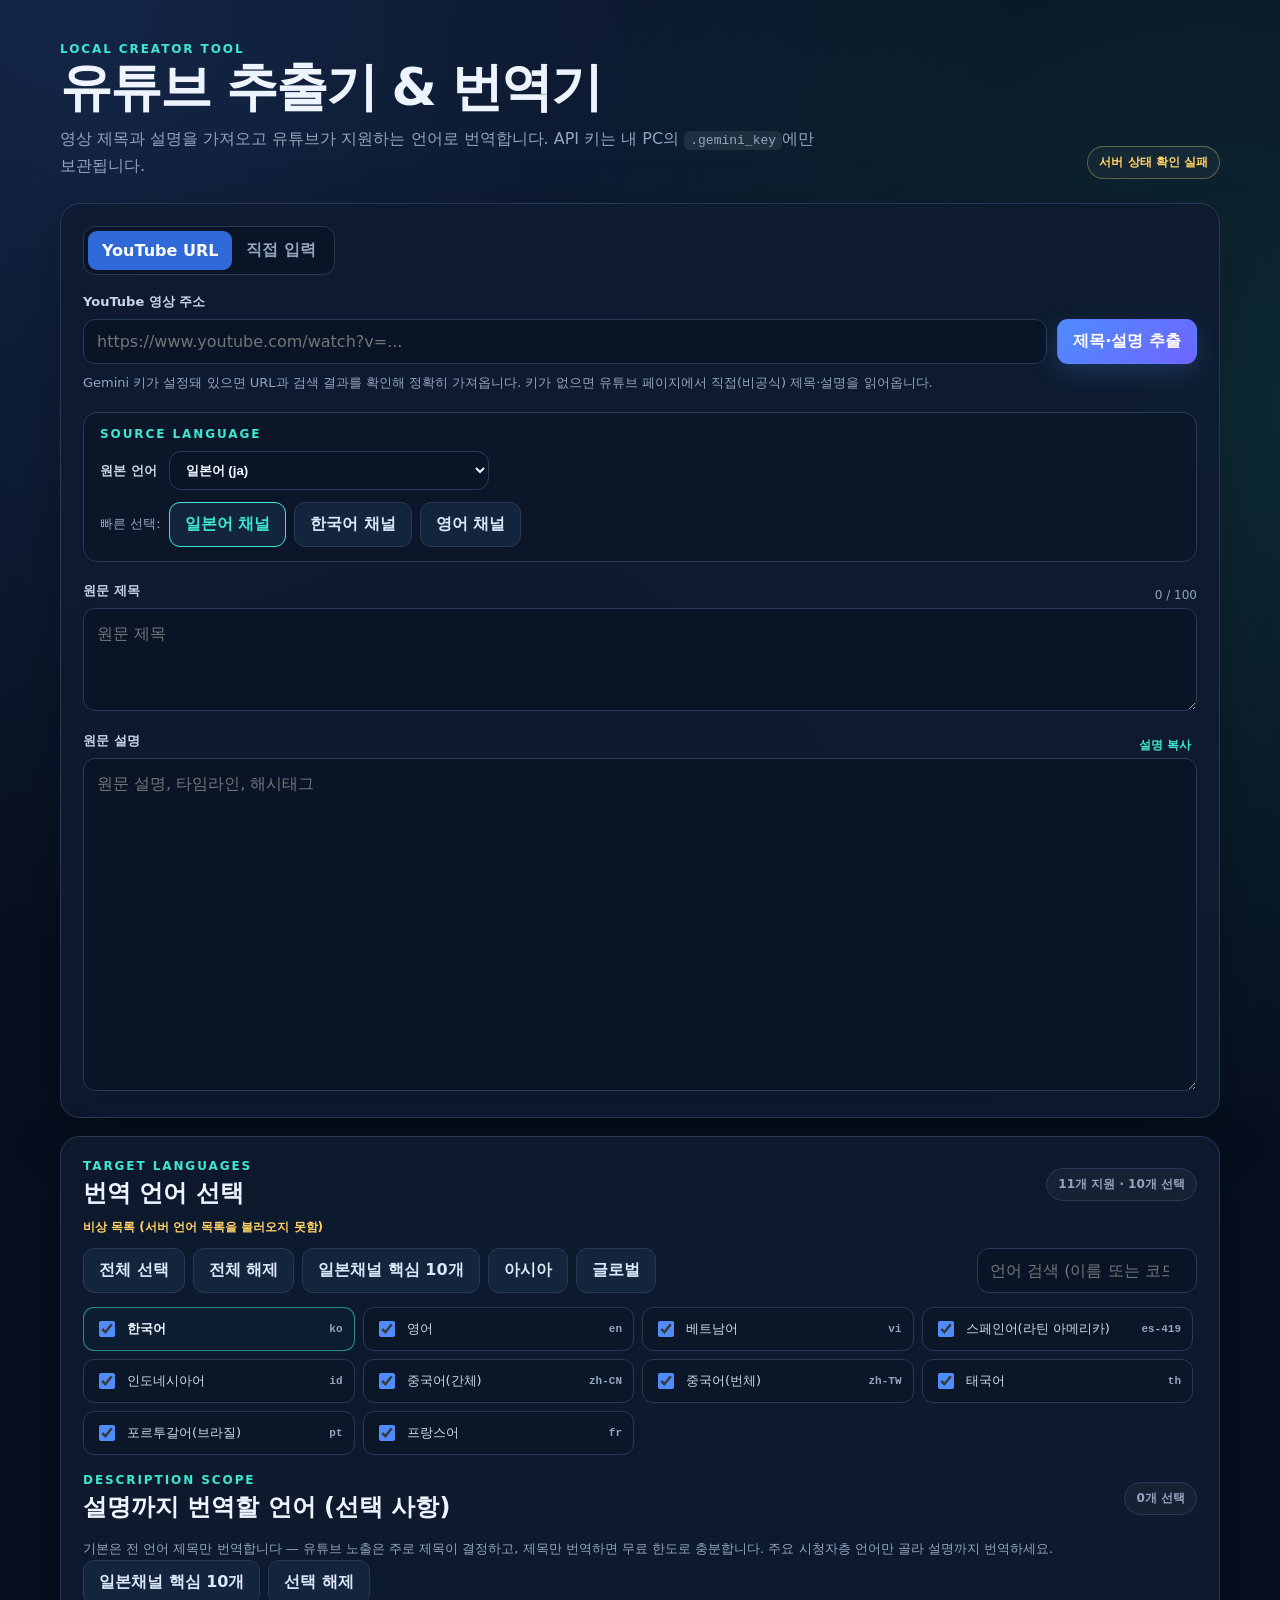
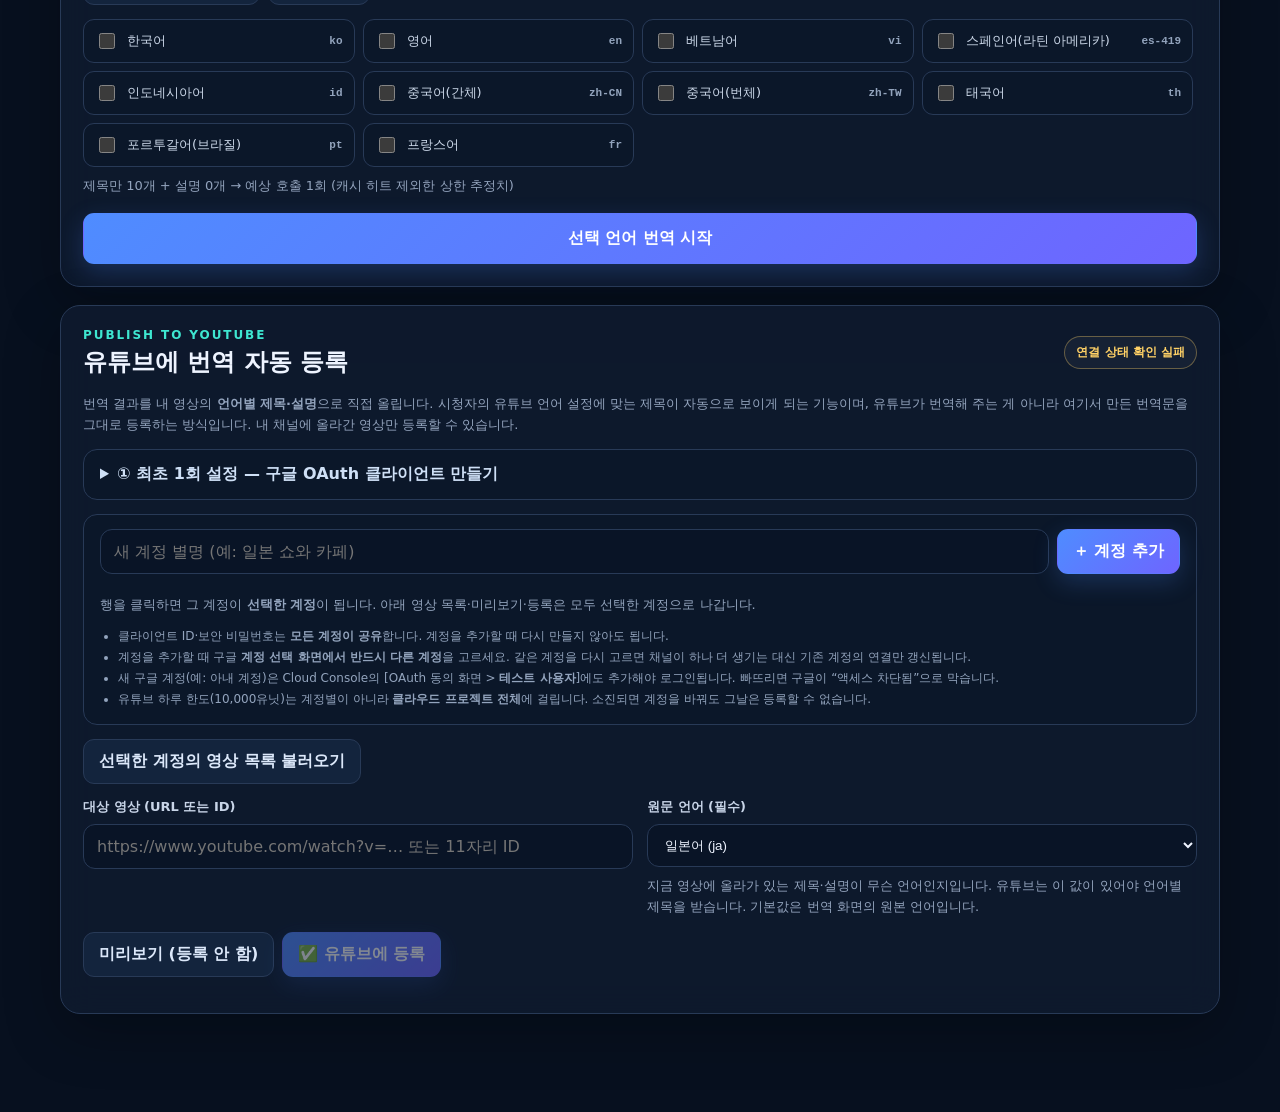
==== tools/yt/index.html @ d6dbb2a2 "feat: source-language-aware translator with YouTube language catalog (CS-v2.6) Why: the translator a" ====
<!doctype html>
<html lang="ko">
<head>
  <meta charset="UTF-8" />
  <meta name="viewport" content="width=device-width, initial-scale=1.0" />
  <meta name="color-scheme" content="dark" />
  <title>유튜브 추출기 & 번역기</title>
  <link rel="stylesheet" href="style.css" />
</head>
<body>
  <main class="shell">
    <header class="hero">
      <div>
        <p class="eyebrow">LOCAL CREATOR TOOL</p>
        <h1>유튜브 추출기 & 번역기</h1>
        <p class="hero-copy">영상 제목과 설명을 가져오고 유튜브가 지원하는 언어로 번역합니다. API 키는 내 PC의 <code>.gemini_key</code>에만 보관됩니다.</p>
      </div>
      <div id="statusBadges" class="status-badges"></div>
    </header>

    <!-- TASK CS-v2.2 작업 C — 모델 비용 안내는 방향만 적는다(구체적 금액 하드코딩 금지,
         geminiConfig.json의 "추정값을 코드에 넣지 않는다" 원칙과 같은 이유: 단가는
         자주 바뀐다). 실제 드롭다운/입력은 statusBadges 안에서 JS가 그린다
         (모델 목록 로딩 성공 여부에 따라 select/input 중 하나를 고른다). -->
    <p id="modelCostHint" class="hint"></p>

    <!-- TASK CS-v2.2 작업 C 요구사항 4 — 이미 번역 결과가 있는 상태에서 모델을
         바꾸면 확인을 받는다(다른 텍스트 입력 수정처럼 조용히 지우지 않는다).
         translateConfirm과 같은 패턴(costPhrase/costActionLabel 재사용). -->
    <div id="modelChangeConfirm" class="alert hidden">
      <p id="modelChangeConfirmText"></p>
      <div class="toolbar" style="margin-top:8px">
        <button id="modelChangeConfirmYesBtn" class="btn primary">모델 변경</button>
        <button id="modelChangeConfirmNoBtn" class="btn secondary">취소</button>
      </div>
    </div>

    <section class="panel">
      <div class="tabs" role="tablist">
        <button class="tab active" data-tab="url">YouTube URL</button>
        <button class="tab" data-tab="manual">직접 입력</button>
      </div>

      <div id="urlTab" class="tab-view active">
        <label class="label" for="youtubeUrl">YouTube 영상 주소</label>
        <div class="input-action-row">
          <input id="youtubeUrl" type="url" placeholder="https://www.youtube.com/watch?v=..." autocomplete="off" />
          <button id="extractBtn" class="btn primary">제목·설명 추출</button>
        </div>
        <p class="hint">Gemini 키가 설정돼 있으면 URL과 검색 결과를 확인해 정확히 가져옵니다. 키가 없으면 유튜브 페이지에서 직접(비공식) 제목·설명을 읽어옵니다.</p>
      </div>

      <div id="manualTab" class="tab-view">
        <p class="hint">URL 추출이 어려운 비공개 영상이나 작성 중인 영상은 아래 제목과 설명을 직접 입력하면 됩니다.</p>
      </div>

      <div id="sourceMeta" class="source-meta hidden"></div>
      <div id="mainError" class="alert error hidden"></div>

      <!-- TASK CS-v2.6 — 원본 언어. 예전에는 "한국어 원본"이 프롬프트에 박혀 있었다.
           기본값은 일본어(쇼와 카페 채널). 바꾸면 기존 번역 결과는 비워지고,
           유튜브 등록 패널의 원문 언어도 같이 바뀐다. -->
      <div class="source-language-box">
        <p class="eyebrow">SOURCE LANGUAGE</p>
        <div class="source-language-row">
          <label class="label" for="sourceLanguageSelect">원본 언어</label>
          <select id="sourceLanguageSelect" class="source-language-select" disabled></select>
        </div>
        <div class="toolbar source-presets">
          <span class="hint">빠른 선택:</span>
          <button class="btn secondary" data-source-preset="ja" type="button">일본어 채널</button>
          <button class="btn secondary" data-source-preset="ko" type="button">한국어 채널</button>
          <button class="btn secondary" data-source-preset="en" type="button">영어 채널</button>
        </div>
      </div>

      <div class="fields-grid">
        <div>
          <div class="field-head">
            <label class="label" for="sourceTitle">원문 제목</label>
            <span id="sourceTitleCount" class="counter">0 / 100</span>
          </div>
          <textarea id="sourceTitle" rows="3" placeholder="원문 제목"></textarea>
        </div>
        <div>
          <div class="field-head">
            <label class="label" for="sourceDescription">원문 설명</label>
            <button class="text-btn" data-copy-target="sourceDescription">설명 복사</button>
          </div>
          <textarea id="sourceDescription" rows="12" placeholder="원문 설명, 타임라인, 해시태그"></textarea>
        </div>
      </div>
    </section>

    <section class="panel">
      <div class="section-head">
        <div>
          <p class="eyebrow">TARGET LANGUAGES</p>
          <h2>번역 언어 선택</h2>
        </div>
        <span id="selectedCount" class="pill">0개 선택</span>
      </div>
      <!-- TASK CS-v2.6 — 언어 목록 출처(YouTube 공식 / 내장 대체 목록). 원본 언어는 이 목록에서 빠진다. -->
      <p id="catalogSourceBadge" class="catalog-source"></p>
      <div id="translateGate" class="alert hidden"></div>
      <div class="toolbar">
        <button id="selectAllBtn" class="btn secondary">전체 선택</button>
        <button id="clearAllBtn" class="btn secondary">전체 해제</button>
        <button id="corePresetBtn" class="btn secondary">핵심 10개 언어</button>
        <button id="asiaPresetBtn" class="btn secondary">아시아</button>
        <button id="globalPresetBtn" class="btn secondary">글로벌</button>
        <input id="languageSearch" class="language-search" type="search" placeholder="언어 검색 (이름 또는 코드)" />
      </div>
      <div id="languageGrid" class="language-grid"></div>

      <!-- TASK CS-v2.1 작업 C — 설명까지 번역할 언어를 따로 고르는 영역.
           기본값은 비어있음(= 전 언어 제목만 번역, 무료 한도로 충분). -->
      <div class="section-head" style="margin-top:18px">
        <div>
          <p class="eyebrow">DESCRIPTION SCOPE</p>
          <h2>설명까지 번역할 언어 (선택 사항)</h2>
        </div>
        <span id="descScopeCount" class="pill">0개 선택</span>
      </div>
      <p class="hint">기본은 전 언어 제목만 번역합니다 — 유튜브 노출은 주로 제목이 결정하고, 제목만 번역하면 무료 한도로 충분합니다.
        주요 시청자층 언어만 골라 설명까지 번역하세요.</p>
      <div class="toolbar">
        <button id="descCorePresetBtn" class="btn secondary">핵심 10개 언어</button>
        <button id="descClearBtn" class="btn secondary">선택 해제</button>
      </div>
      <div id="descScopeGrid" class="language-grid"></div>
      <p id="costEstimate" class="hint"></p>

      <!-- TASK CS-v1.8 — inline confirm instead of window.confirm(): shown before re-running a selection that overlaps existing results. TASK CS-v1.8 follow-up — text/button label set dynamically by showTranslateConfirm() based on whether a paid key is configured, so this static label is just a placeholder before JS fills it in. -->
      <div id="translateConfirm" class="alert hidden">
        <p id="translateConfirmText"></p>
        <div class="toolbar" style="margin-top:8px">
          <button id="translateConfirmYesBtn" class="btn primary">계속 진행</button>
          <button id="translateConfirmNoBtn" class="btn secondary">취소</button>
        </div>
      </div>
      <!-- TASK CS-v2.0 작업 A — 무료 한도 초과(429)로 멈췄을 때 뜨는 선택지.
           문구·버튼 표시 여부는 showQuotaChoice()가 유료 키 유무에 따라 채운다. -->
      <div id="quotaChoice" class="alert hidden">
        <p id="quotaChoiceText"></p>
        <div class="toolbar" style="margin-top:8px">
          <button id="quotaChoicePaidBtn" class="btn primary hidden">유료 키로 이어서 번역</button>
          <button id="quotaChoiceSetupBtn" class="btn primary hidden">유료 키 설정하기</button>
          <button id="quotaChoiceLaterBtn" class="btn secondary">나중에 하기</button>
        </div>
      </div>
      <button id="translateBtn" class="btn primary wide">선택 언어 번역 시작</button>
      <!-- TASK CS-v1.8 — only shown once there are results and something selected still isn't in them (untried or dropped by a truncated batch); JS toggles .hidden -->
      <button id="continueTranslateBtn" class="btn secondary wide hidden">이어서 번역</button>
      <!-- TASK CS-v2.1 후속 버그 [1] — 남은 언어를 개수 말고 실제 이름으로 보여준다. 접었다 펼 수 있음. -->
      <div id="pendingLanguagesBox" class="hint hidden" style="margin-top:6px">
        <button id="pendingToggleBtn" class="text-btn" type="button">남은 언어 보기</button>
        <div id="pendingLanguagesList" class="hidden" style="margin-top:6px"></div>
      </div>
      <div id="progressWrap" class="progress-wrap hidden">
        <div class="progress-track"><div id="progressBar" class="progress-bar"></div></div>
        <p id="progressText" class="hint"></p>
      </div>
      <div id="translateError" class="alert error hidden"></div>
    </section>

    <section id="resultsPanel" class="panel hidden">
      <div class="section-head sticky-head">
        <div>
          <p class="eyebrow">TRANSLATION RESULTS</p>
          <h2>번역 결과</h2>
        </div>
        <div class="export-actions">
          <button id="exportCsvBtn" class="btn secondary">CSV 저장</button>
          <button id="exportJsonBtn" class="btn secondary">JSON 저장</button>
          <button id="copyAllBtn" class="btn secondary">전체 복사</button>
        </div>
      </div>
      <div id="resultsList" class="results-list"></div>
    </section>

    <!-- TASK CS-v1.6 — 번역 결과를 유튜브 영상에 직접 등록(localizations) -->
    <section id="publishPanel" class="panel">
      <div class="section-head">
        <div>
          <p class="eyebrow">PUBLISH TO YOUTUBE</p>
          <h2>유튜브에 번역 자동 등록</h2>
        </div>
        <div id="oauthBadges" class="status-badges"></div>
      </div>
      <p class="hint">
        번역 결과를 내 영상의 <strong>언어별 제목·설명</strong>으로 직접 올립니다. 시청자의 유튜브 언어 설정에 맞는 제목이
        자동으로 보이게 되는 기능이며, 유튜브가 번역해 주는 게 아니라 여기서 만든 번역문을 그대로 등록하는 방식입니다.
        내 채널에 올라간 영상만 등록할 수 있습니다.
      </p>

      <details id="oauthSetup" class="setup-box">
        <summary>① 최초 1회 설정 — 구글 OAuth 클라이언트 만들기</summary>
        <ol class="setup-steps">
          <li><a href="https://console.cloud.google.com/apis/credentials" target="_blank" rel="noopener">Google Cloud Console &gt; 사용자 인증 정보</a>에서 프로젝트를 만듭니다.</li>
          <li>[API 및 서비스 &gt; 라이브러리]에서 <strong>YouTube Data API v3</strong>를 사용 설정합니다.</li>
          <li>[OAuth 동의 화면]을 <strong>외부</strong>로 만들고, 테스트 사용자에 <strong>사용할 모든 구글 계정</strong>을 추가합니다.
            (아내 계정처럼 다른 사람의 계정을 쓰려면 그 계정도 여기 테스트 사용자에 있어야 로그인됩니다.)</li>
          <li>[사용자 인증 정보 만들기 &gt; OAuth 클라이언트 ID &gt; <strong>웹 애플리케이션</strong>]을 만들고,
            승인된 리디렉션 URI에 아래 주소를 <em>그대로</em> 붙여 넣습니다.
            <div class="copy-row"><code id="redirectUriBox">http://localhost:5300/api/yt/oauth/callback</code>
              <button id="copyRedirectBtn" class="mini-btn">복사</button></div>
          </li>
          <li>발급된 클라이언트 ID와 보안 비밀번호를 아래에 넣고 저장합니다. 이 PC의 <code>.yt_oauth.json</code>에만 저장됩니다.</li>
        </ol>
        <div class="publish-grid">
          <div>
            <label class="label" for="clientIdInput">클라이언트 ID</label>
            <input id="clientIdInput" type="text" placeholder="…apps.googleusercontent.com" autocomplete="off" />
          </div>
          <div>
            <label class="label" for="clientSecretInput">클라이언트 보안 비밀번호</label>
            <input id="clientSecretInput" type="password" placeholder="GOCSPX-…" autocomplete="off" />
          </div>
        </div>
        <div class="toolbar" style="margin-top:12px">
          <button id="saveClientBtn" class="btn secondary">클라이언트 정보 저장</button>
        </div>
        <p class="hint">
          동의 화면이 “테스트” 상태이면 구글이 <strong>7일마다 연결을 만료</strong>시킵니다. 만료되면 계정 목록에서 [재연결]을
          누르면 됩니다. “프로덕션”으로 게시하면 만료되지 않지만 구글 검수가 필요합니다.
        </p>
        <p class="hint">
          <strong>이 ① 설정은 최초 1회로 끝납니다.</strong> 클라이언트 ID·보안 비밀번호(= 구글 클라우드 프로젝트)는
          등록하는 <strong>모든 계정이 함께 씁니다</strong>. 채널을 몇 개 늘리든 여기를 다시 만들 필요가 없고,
          계정마다 반복되는 것은 구글 동의 절차뿐입니다.
        </p>
      </details>

      <!-- TASK CS-v2.4 — 계정 하나(연결/해제 버튼)에서 계정 목록으로. 채널이
           늘고 아내도 같은 도구를 쓰기 때문에, 매번 연결을 끊고 다시 잇는 대신
           여러 계정을 등록해 두고 골라 쓴다. -->
      <div class="account-box">
        <div class="account-add">
          <input id="newAccountLabel" type="text" placeholder="새 계정 별명 (예: 일본 쇼와 카페)" autocomplete="off" />
          <button id="addAccountBtn" class="btn primary">＋ 계정 추가</button>
        </div>
        <div id="accountList" class="account-list"></div>
        <p class="hint">
          행을 클릭하면 그 계정이 <strong>선택한 계정</strong>이 됩니다. 아래 영상 목록·미리보기·등록은 모두 선택한 계정으로 나갑니다.
        </p>
        <ul class="account-notes">
          <li>클라이언트 ID·보안 비밀번호는 <strong>모든 계정이 공유</strong>합니다. 계정을 추가할 때 다시 만들지 않아도 됩니다.</li>
          <li>계정을 추가할 때 구글 <strong>계정 선택 화면에서 반드시 다른 계정</strong>을 고르세요. 같은 계정을 다시 고르면
            채널이 하나 더 생기는 대신 기존 계정의 연결만 갱신됩니다.</li>
          <li>새 구글 계정(예: 아내 계정)은 Cloud Console의 [OAuth 동의 화면 &gt; <strong>테스트 사용자</strong>]에도
            추가해야 로그인됩니다. 빠뜨리면 구글이 “액세스 차단됨”으로 막습니다.</li>
          <li>유튜브 하루 한도(10,000유닛)는 계정별이 아니라 <strong>클라우드 프로젝트 전체</strong>에 걸립니다.
            소진되면 계정을 바꿔도 그날은 등록할 수 없습니다.</li>
        </ul>
      </div>

      <div class="toolbar" style="margin-top:14px">
        <button id="refreshVideosBtn" class="btn secondary">선택한 계정의 영상 목록 불러오기</button>
      </div>

      <div class="publish-grid" style="margin-top:14px">
        <div>
          <label class="label" for="publishVideoId">대상 영상 (URL 또는 ID)</label>
          <input id="publishVideoId" type="text" placeholder="https://www.youtube.com/watch?v=… 또는 11자리 ID" autocomplete="off" />
          <select id="myVideoSelect" class="hidden" style="margin-top:9px"></select>
        </div>
        <div>
          <label class="label" for="defaultLanguageSelect">원문 언어 (필수)</label>
          <!-- TASK CS-v2.6 — 옵션은 언어 카탈로그로 채우고, 값은 번역 화면의 원본 언어를 따라간다.
               아래 option 3개는 카탈로그가 오기 전 잠깐 보이는 자리표시다. -->
          <select id="defaultLanguageSelect">
            <option value="ja" selected>일본어 (ja)</option>
            <option value="ko">한국어 (ko)</option>
            <option value="en">영어 (en)</option>
          </select>
          <p class="hint">지금 영상에 올라가 있는 제목·설명이 무슨 언어인지입니다. 유튜브는 이 값이 있어야 언어별 제목을 받습니다. 기본값은 번역 화면의 원본 언어입니다.</p>
          <p id="defaultLanguageHint" class="hint warn-text hidden"></p>
        </div>
      </div>

      <div class="toolbar" style="margin-top:14px">
        <button id="previewPublishBtn" class="btn secondary">미리보기 (등록 안 함)</button>
        <button id="applyPublishBtn" class="btn primary" disabled>✅ 유튜브에 등록</button>
      </div>
      <div id="publishError" class="alert error hidden"></div>
      <div id="publishReport" class="publish-report hidden"></div>
      <!-- TASK CS-v2.0 작업 B — 등록 응답의 publishedCount는 "보낸 개수"일 뿐이라,
           videos.list로 되읽은 실제 저장 값을 여기 별도로 보여준다. -->
      <div id="publishVerify" class="publish-report hidden"></div>
    </section>
  </main>

  <div id="toast" class="toast hidden"></div>
  <script type="module" src="app.js"></script>
</body>
</html>
---- tools/yt/style.css ----
:root {
  --bg: #07101f;
  --panel: rgba(15, 27, 47, .88);
  --panel-2: #101d32;
  --line: #283a57;
  --text: #eef4ff;
  --muted: #93a4bd;
  --primary: #4f8cff;
  --primary-2: #2e69d7;
  --cyan: #3ee7d1;
  --danger: #ff7474;
  --success: #48d59a;
  --shadow: 0 18px 55px rgba(0, 0, 0, .28);
}
* { box-sizing: border-box; }
body {
  margin: 0;
  min-height: 100vh;
  background:
    radial-gradient(circle at 5% 0%, rgba(79, 140, 255, .18), transparent 32%),
    radial-gradient(circle at 95% 15%, rgba(62, 231, 209, .12), transparent 28%),
    var(--bg);
  color: var(--text);
  font-family: "Pretendard", "Malgun Gothic", "Apple SD Gothic Neo", system-ui, sans-serif;
}
button, input, textarea { font: inherit; }
button { color: inherit; }
.shell { width: min(1160px, calc(100% - 28px)); margin: 0 auto; padding: 42px 0 80px; }
.hero { display: flex; align-items: flex-end; justify-content: space-between; gap: 24px; margin-bottom: 24px; }
.hero h1 { margin: 4px 0 10px; font-size: clamp(30px, 5vw, 52px); line-height: 1.06; letter-spacing: -.04em; }
.hero-copy { margin: 0; color: var(--muted); line-height: 1.7; max-width: 760px; }
code { background: rgba(255,255,255,.08); padding: 2px 6px; border-radius: 6px; }
.eyebrow { margin: 0; color: var(--cyan); font-size: 12px; font-weight: 800; letter-spacing: .16em; }
.status-badges { display: flex; flex-wrap: wrap; justify-content: flex-end; gap: 8px; }
.badge, .pill { display: inline-flex; align-items: center; gap: 7px; padding: 7px 11px; border: 1px solid var(--line); border-radius: 999px; background: rgba(255,255,255,.04); color: var(--muted); font-size: 12px; font-weight: 700; }
.badge.ok { color: var(--success); border-color: rgba(72,213,154,.35); }
.badge.warn { color: #ffd166; border-color: rgba(255,209,102,.35); }
/* TASK CS-v2.2 작업 C — 상단 배지 줄 안에서 모델을 고르는 select/free-text input.
   .publish-grid select와 같은 색/모양이지만 배지 줄에 맞게 폭을 자동으로 줄인다. */
.model-select, .model-input { width: auto; max-width: 260px; border: 1px solid var(--line); border-radius: 999px; background: #091426; color: var(--text); padding: 7px 11px; font-size: 12px; font-weight: 700; }
.model-input { max-width: 220px; }
.panel { background: var(--panel); border: 1px solid var(--line); border-radius: 20px; padding: 22px; box-shadow: var(--shadow); backdrop-filter: blur(16px); margin-bottom: 18px; }
.tabs { display: inline-flex; padding: 4px; background: #091426; border: 1px solid var(--line); border-radius: 12px; margin-bottom: 18px; }
.tab { border: 0; background: transparent; padding: 9px 14px; border-radius: 9px; color: var(--muted); cursor: pointer; font-weight: 800; }
.tab.active { color: #fff; background: var(--primary-2); }
.tab-view { display: none; }
.tab-view.active { display: block; }
.label { display: block; font-size: 13px; font-weight: 800; color: #c8d5e8; margin-bottom: 8px; }
.input-action-row { display: grid; grid-template-columns: 1fr auto; gap: 10px; }
input, textarea { width: 100%; border: 1px solid var(--line); border-radius: 12px; background: #091426; color: var(--text); padding: 12px 13px; outline: none; transition: .18s; }
input:focus, textarea:focus { border-color: var(--primary); box-shadow: 0 0 0 3px rgba(79,140,255,.14); }
textarea { resize: vertical; line-height: 1.6; }
.hint { color: var(--muted); font-size: 13px; line-height: 1.6; margin: 9px 0 0; }
.btn { border: 1px solid transparent; border-radius: 11px; padding: 11px 15px; cursor: pointer; font-weight: 800; transition: .18s; }
.btn:hover:not(:disabled) { transform: translateY(-1px); }
.btn:disabled { opacity: .48; cursor: not-allowed; }
.btn.primary { background: linear-gradient(135deg, var(--primary), #6e65ff); color: #fff; box-shadow: 0 8px 25px rgba(79,140,255,.22); }
.btn.secondary { background: #13243d; border-color: var(--line); color: #dce8fa; }
.btn.wide { width: 100%; margin-top: 16px; padding: 14px; }
.text-btn { background: none; border: 0; color: var(--cyan); cursor: pointer; font-weight: 800; font-size: 12px; }
.fail-note { color: #ffd166; font-size: 12px; } /* TASK CS-v2.1 후속 버그 [1] — 연속 실패 표시, badge.warn과 같은 색 */
.fields-grid { display: grid; gap: 17px; margin-top: 20px; }
.field-head { display: flex; justify-content: space-between; align-items: center; gap: 12px; }
.counter { color: var(--muted); font-size: 12px; }
.counter.over { color: var(--danger); font-weight: 800; }
.source-meta { margin-top: 16px; border: 1px solid var(--line); background: rgba(62,231,209,.06); color: #bcece6; border-radius: 11px; padding: 10px 12px; font-size: 13px; line-height: 1.6; }
.alert { border-radius: 11px; padding: 11px 13px; margin-top: 14px; font-size: 13px; line-height: 1.55; }
.alert.error { background: rgba(255,116,116,.1); border: 1px solid rgba(255,116,116,.3); color: #ffb2b2; }
.section-head { display: flex; justify-content: space-between; align-items: center; gap: 20px; margin-bottom: 16px; }
.section-head h2 { margin: 4px 0 0; font-size: 24px; }
.toolbar { display: flex; flex-wrap: wrap; gap: 8px; margin-bottom: 14px; }
.language-search { margin-left: auto; max-width: 220px; padding: 10px 12px; }
.language-grid { display: grid; grid-template-columns: repeat(4, minmax(0, 1fr)); gap: 8px; max-height: 350px; overflow: auto; padding-right: 4px; }
.language-item { display: flex; align-items: center; gap: 9px; padding: 10px 11px; border: 1px solid var(--line); border-radius: 11px; background: #0b1729; cursor: pointer; color: #ccd8e9; font-size: 13px; }
.language-item:hover { border-color: #4c6385; }
.language-item input { width: 16px; height: 16px; accent-color: var(--primary); }
/* TASK CS-v2.6 — 언어 항목에 코드를 같이 표시하고, 원본의 짝 언어(일본어 원본의
   한국어)는 눈에 띄게 한다. 원본 언어 선택 영역과 목록 출처 표시. */
.language-name { flex: 1 1 auto; min-width: 0; }
.language-code { color: var(--muted); font-size: 11px; font-weight: 700; font-family: ui-monospace, Consolas, monospace; }
.language-item.partner { border-color: rgba(62,231,209,.55); background: #0c1c31; color: var(--text); font-weight: 800; }
.source-language-box { margin-top: 18px; border: 1px solid var(--line); border-radius: 14px; background: #0b1729; padding: 14px 16px; }
.source-language-row { display: flex; align-items: center; gap: 12px; flex-wrap: wrap; margin-top: 10px; }
.source-language-row .label { margin: 0; }
.source-language-select { flex: 0 1 320px; min-width: 0; border: 1px solid var(--line); border-radius: 12px; background: #091426; color: var(--text); padding: 10px 12px; font-weight: 700; }
.source-presets { margin: 12px 0 0; align-items: center; }
.source-presets .hint { margin: 0; }
.btn.secondary.is-active { border-color: var(--cyan); color: var(--cyan); }
.catalog-source { margin: -6px 0 12px; color: var(--success); font-size: 12px; font-weight: 700; }
.catalog-source.warn { color: #ffd166; }
.warn-text { color: #ffd166; }
.progress-wrap { margin-top: 14px; }
.progress-track { height: 9px; background: #091426; border: 1px solid var(--line); border-radius: 999px; overflow: hidden; }
.progress-bar { height: 100%; width: 0; background: linear-gradient(90deg, var(--cyan), var(--primary)); transition: width .25s; }
.sticky-head { position: sticky; top: 0; background: rgba(15,27,47,.96); z-index: 4; padding: 4px 0 14px; }
.export-actions { display: flex; flex-wrap: wrap; gap: 8px; justify-content: flex-end; }
.results-list { display: grid; gap: 14px; }
.result-card { border: 1px solid var(--line); border-radius: 16px; background: var(--panel-2); padding: 16px; }
.result-title-row { display: flex; justify-content: space-between; align-items: center; gap: 14px; margin-bottom: 12px; }
.result-title-row h3 { margin: 0; color: var(--cyan); font-size: 18px; }
.result-actions { display: flex; flex-wrap: wrap; gap: 7px; }
.mini-btn { border: 1px solid var(--line); border-radius: 8px; background: #172944; color: #dce8fa; padding: 7px 9px; cursor: pointer; font-size: 11px; font-weight: 800; }
.result-grid { display: grid; gap: 12px; }
.result-label-row { display: flex; justify-content: space-between; align-items: center; }
.result-label { color: #b8c6da; font-size: 12px; font-weight: 800; }
.toast { position: fixed; left: 50%; bottom: 28px; transform: translateX(-50%); border: 1px solid var(--line); background: #162744; color: #fff; border-radius: 999px; padding: 10px 15px; box-shadow: var(--shadow); font-size: 13px; z-index: 50; }
.hidden { display: none !important; }
@media (max-width: 880px) {
  .hero { align-items: flex-start; flex-direction: column; }
  .status-badges { justify-content: flex-start; }
  .language-grid { grid-template-columns: repeat(2, minmax(0, 1fr)); }
  .language-search { margin-left: 0; max-width: none; flex: 1 1 190px; }
}
@media (max-width: 560px) {
  .shell { width: min(100% - 18px, 1160px); padding-top: 24px; }
  .panel { padding: 15px; border-radius: 16px; }
  .input-action-row { grid-template-columns: 1fr; }
  .language-grid { grid-template-columns: 1fr; max-height: 420px; }
  .source-language-select { flex: 1 1 100%; }
  .section-head, .result-title-row { align-items: flex-start; flex-direction: column; }
  .export-actions { justify-content: flex-start; }
}

/* TASK CS-v1.6 — 유튜브 자동 등록 패널 */
.setup-box { border: 1px solid var(--line); border-radius: 14px; background: #0b1729; padding: 14px 16px; margin-top: 14px; }
.setup-box summary { cursor: pointer; font-weight: 800; color: #cfe0f6; }
.setup-steps { color: var(--muted); font-size: 13px; line-height: 1.8; padding-left: 20px; margin: 12px 0; }
.setup-steps a { color: var(--cyan); }
.copy-row { display: flex; align-items: center; gap: 8px; margin: 7px 0; flex-wrap: wrap; }
.copy-row code { font-size: 12px; word-break: break-all; }
.publish-grid { display: grid; grid-template-columns: repeat(2, minmax(0, 1fr)); gap: 14px; }
.publish-grid select { width: 100%; border: 1px solid var(--line); border-radius: 12px; background: #091426; color: var(--text); padding: 12px 13px; }
.publish-report { margin-top: 14px; border: 1px solid var(--line); border-radius: 14px; background: #0b1729; padding: 14px 16px; font-size: 13px; line-height: 1.7; }
.publish-report h4 { margin: 0 0 8px; font-size: 14px; color: var(--cyan); }
.publish-report ul { margin: 0 0 12px; padding-left: 18px; color: var(--muted); }
.publish-report .ok { color: var(--success); }
.publish-report .warn { color: #ffd166; }
.publish-report .bad { color: var(--danger); }
@media (max-width: 720px) { .publish-grid { grid-template-columns: 1fr; } }

/* TASK CS-v2.4 — 유튜브 계정 목록. 행 하나 = 계정 하나이고, 왼쪽 점이 지금
   선택된 계정이다. 행은 다시 그려지므로 개별 버튼에 리스너를 달지 않고
   .account-list에 이벤트를 위임한다(tools/yt/app.js). */
.account-box { margin-top: 14px; border: 1px solid var(--line); border-radius: 14px; background: #0b1729; padding: 14px 16px; }
.account-add { display: flex; gap: 8px; flex-wrap: wrap; }
.account-add input { flex: 1 1 240px; min-width: 0; border: 1px solid var(--line); border-radius: 12px; background: #091426; color: var(--text); padding: 12px 13px; }
.account-list { margin: 12px 0 4px; display: flex; flex-direction: column; gap: 8px; }
.account-row { display: flex; align-items: center; gap: 10px; flex-wrap: wrap; border: 1px solid var(--line); border-radius: 12px; background: #091426; padding: 10px 12px; cursor: pointer; }
.account-row:hover { border-color: #3b5a86; }
.account-row.active { border-color: rgba(62,231,209,.55); background: #0c1c31; }
.account-dot { width: 10px; height: 10px; border-radius: 50%; background: #2a3a55; flex: none; }
.account-row.active .account-dot { background: var(--cyan); box-shadow: 0 0 0 4px rgba(62,231,209,.15); }
.account-main { flex: 1 1 200px; min-width: 0; }
.account-label { font-weight: 800; color: var(--text); font-size: 14px; }
.account-meta { color: var(--muted); font-size: 12px; margin-top: 2px; word-break: break-all; }
.account-meta .warn { color: #ffd166; }
.account-meta .bad { color: var(--danger); }
.account-actions { display: flex; gap: 6px; flex: none; }
.account-empty { color: var(--muted); font-size: 13px; line-height: 1.7; }
.account-rename { display: flex; gap: 6px; flex: 1 1 200px; }
.account-rename input { flex: 1 1 auto; min-width: 0; border: 1px solid var(--line); border-radius: 10px; background: #0b1729; color: var(--text); padding: 8px 10px; font-size: 13px; }
.account-notes { margin: 10px 0 0; padding-left: 18px; color: var(--muted); font-size: 12px; line-height: 1.75; }
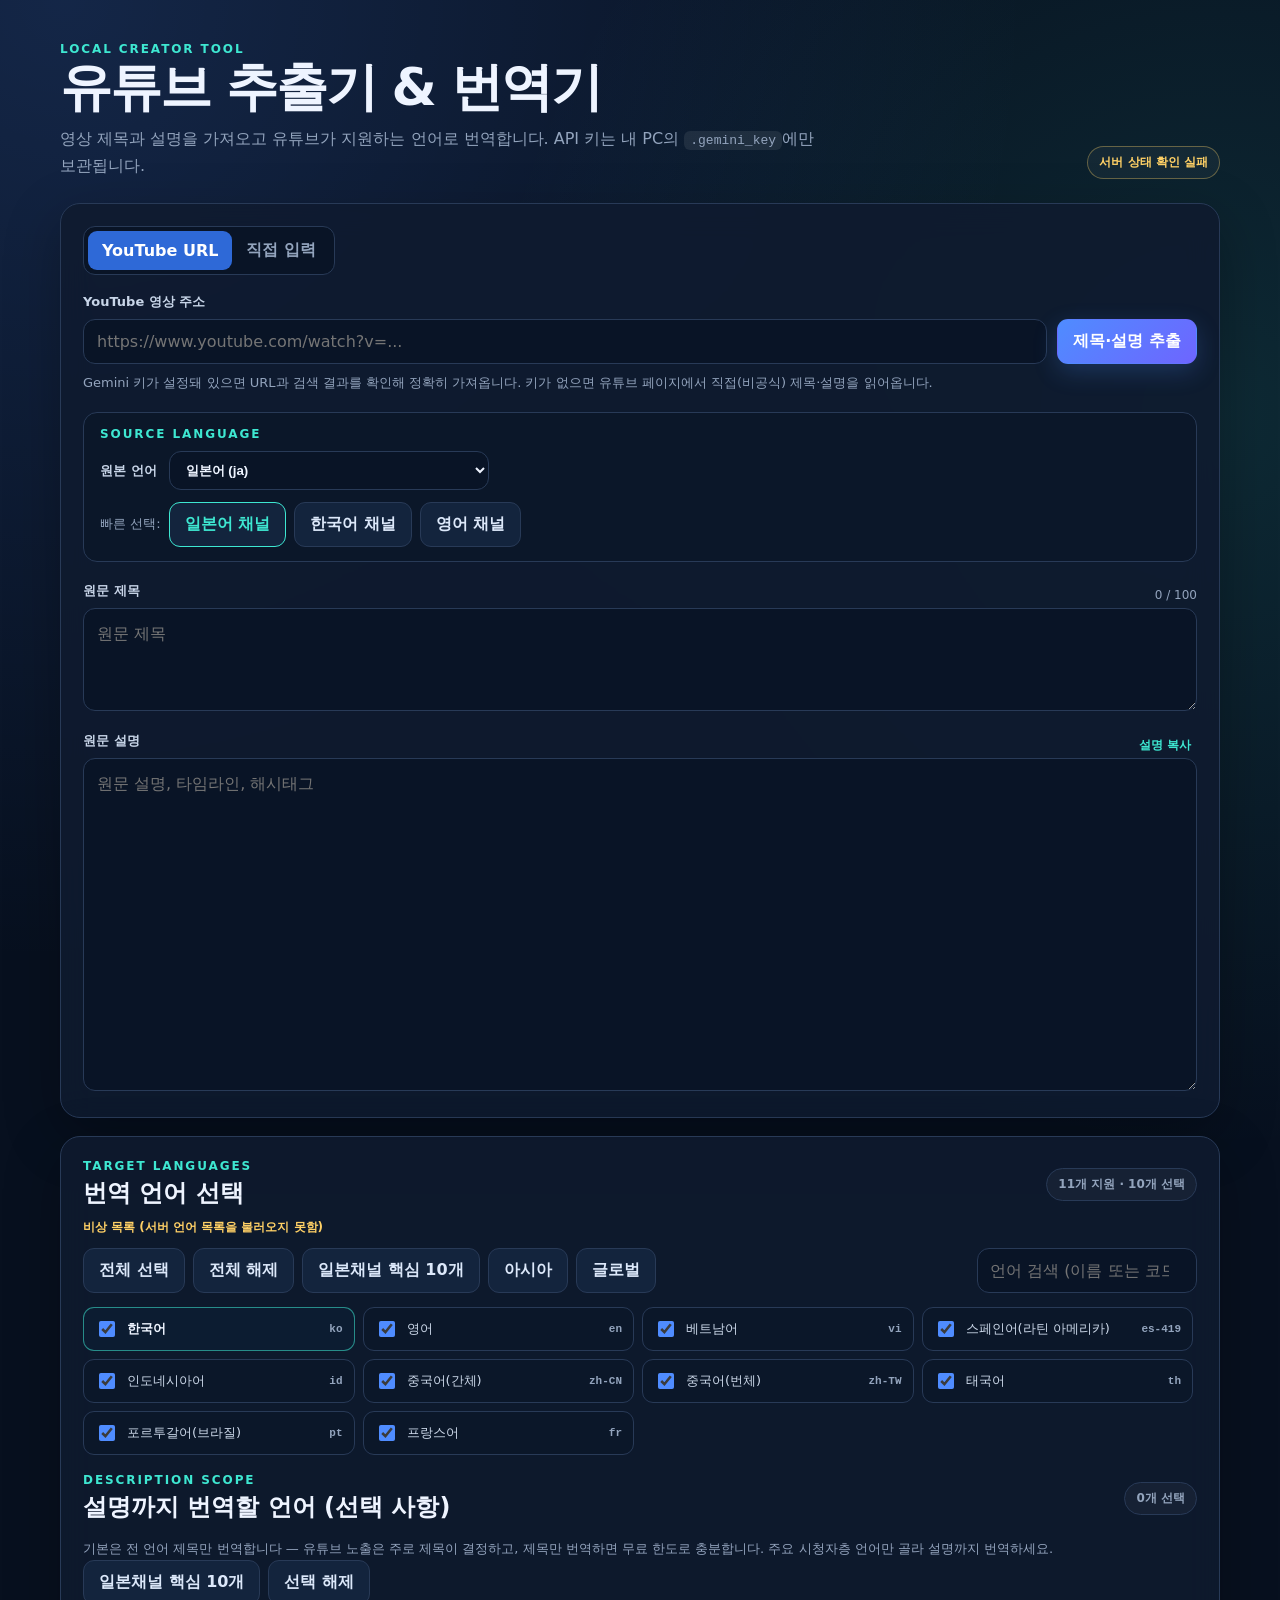
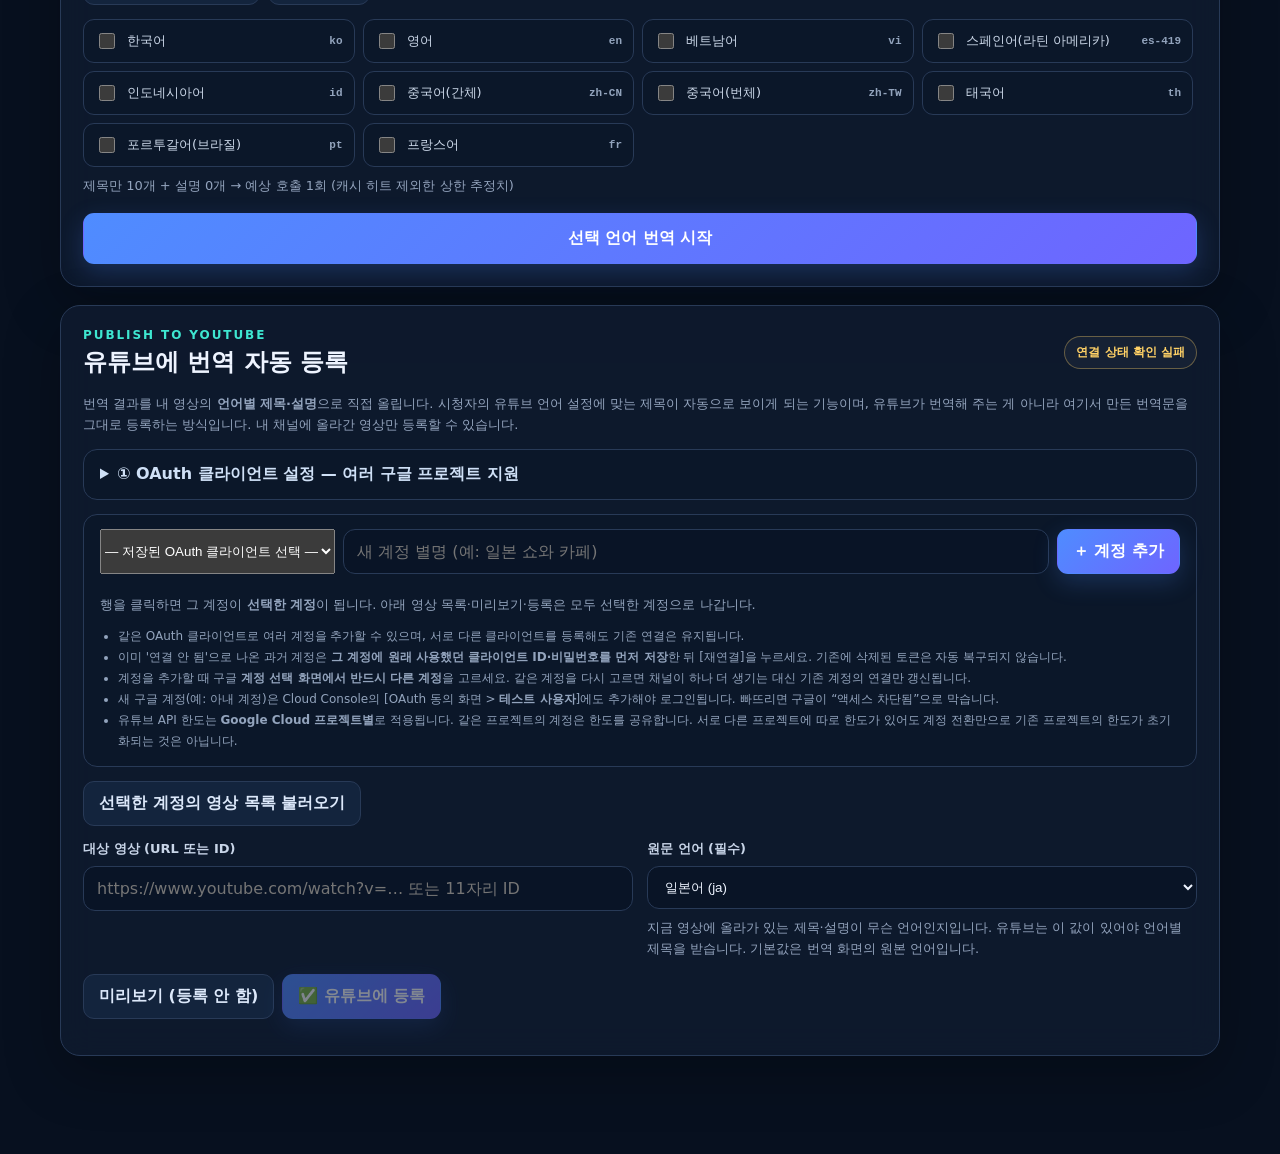
==== commit 337d3769: "release: integrate 83-language CS-v2.6.1 with per-account OAuth for friend distribution Keep the 83-" ====
--- a/tools/yt/index.html
+++ b/tools/yt/index.html
@@ -72,6 +72,8 @@
           <button class="btn secondary" data-source-preset="ko" type="button">한국어 채널</button>
           <button class="btn secondary" data-source-preset="en" type="button">영어 채널</button>
         </div>
+        <!-- TASK CS-v2.6.1 — 입력한 제목·설명의 문자가 원본 언어와 어긋나 보일 때만 나타난다(경고만, 자동 변경 없음). -->
+        <div id="sourceMismatchWarn" class="alert source-mismatch hidden" role="status"></div>
       </div>
 
       <div class="fields-grid">
@@ -195,7 +197,7 @@
       </p>
 
       <details id="oauthSetup" class="setup-box">
-        <summary>① 최초 1회 설정 — 구글 OAuth 클라이언트 만들기</summary>
+        <summary>① OAuth 클라이언트 설정 — 여러 구글 프로젝트 지원</summary>
         <ol class="setup-steps">
           <li><a href="https://console.cloud.google.com/apis/credentials" target="_blank" rel="noopener">Google Cloud Console &gt; 사용자 인증 정보</a>에서 프로젝트를 만듭니다.</li>
           <li>[API 및 서비스 &gt; 라이브러리]에서 <strong>YouTube Data API v3</strong>를 사용 설정합니다.</li>
@@ -226,9 +228,9 @@
           누르면 됩니다. “프로덕션”으로 게시하면 만료되지 않지만 구글 검수가 필요합니다.
         </p>
         <p class="hint">
-          <strong>이 ① 설정은 최초 1회로 끝납니다.</strong> 클라이언트 ID·보안 비밀번호(= 구글 클라우드 프로젝트)는
-          등록하는 <strong>모든 계정이 함께 씁니다</strong>. 채널을 몇 개 늘리든 여기를 다시 만들 필요가 없고,
-          계정마다 반복되는 것은 구글 동의 절차뿐입니다.
+          <strong>하나의 OAuth 클라이언트로 여러 계정을 연결할 수 있습니다.</strong> 다른 Google Cloud 프로젝트를
+          쓰고 싶다면 새 클라이언트 ID·비밀번호를 저장한 뒤 [계정 추가]를 누르세요.
+          기존 계정의 인증정보는 그대로 보존됩니다. 계정별로 사용한 클라이언트 정보도 독립 저장됩니다.
         </p>
       </details>
 
@@ -237,6 +239,9 @@
            여러 계정을 등록해 두고 골라 쓴다. -->
       <div class="account-box">
         <div class="account-add">
+          <select id="oauthClientSelect" aria-label="OAuth 클라이언트 선택">
+            <option value="">— 저장된 OAuth 클라이언트 선택 —</option>
+          </select>
           <input id="newAccountLabel" type="text" placeholder="새 계정 별명 (예: 일본 쇼와 카페)" autocomplete="off" />
           <button id="addAccountBtn" class="btn primary">＋ 계정 추가</button>
         </div>
@@ -245,13 +250,14 @@
           행을 클릭하면 그 계정이 <strong>선택한 계정</strong>이 됩니다. 아래 영상 목록·미리보기·등록은 모두 선택한 계정으로 나갑니다.
         </p>
         <ul class="account-notes">
-          <li>클라이언트 ID·보안 비밀번호는 <strong>모든 계정이 공유</strong>합니다. 계정을 추가할 때 다시 만들지 않아도 됩니다.</li>
+          <li>같은 OAuth 클라이언트로 여러 계정을 추가할 수 있으며, 서로 다른 클라이언트를 등록해도 기존 연결은 유지됩니다.</li>
+          <li>이미 '연결 안 됨'으로 나온 과거 계정은 <strong>그 계정에 원래 사용했던 클라이언트 ID·비밀번호를 먼저 저장</strong>한 뒤 [재연결]을 누르세요. 기존에 삭제된 토큰은 자동 복구되지 않습니다.</li>
           <li>계정을 추가할 때 구글 <strong>계정 선택 화면에서 반드시 다른 계정</strong>을 고르세요. 같은 계정을 다시 고르면
             채널이 하나 더 생기는 대신 기존 계정의 연결만 갱신됩니다.</li>
           <li>새 구글 계정(예: 아내 계정)은 Cloud Console의 [OAuth 동의 화면 &gt; <strong>테스트 사용자</strong>]에도
             추가해야 로그인됩니다. 빠뜨리면 구글이 “액세스 차단됨”으로 막습니다.</li>
-          <li>유튜브 하루 한도(10,000유닛)는 계정별이 아니라 <strong>클라우드 프로젝트 전체</strong>에 걸립니다.
-            소진되면 계정을 바꿔도 그날은 등록할 수 없습니다.</li>
+          <li>유튜브 API 한도는 <strong>Google Cloud 프로젝트별</strong>로 적용됩니다. 같은 프로젝트의 계정은 한도를 공유합니다.
+            서로 다른 프로젝트에 따로 한도가 있어도 계정 전환만으로 기존 프로젝트의 한도가 초기화되는 것은 아닙니다.</li>
         </ul>
       </div>
 
--- a/tools/yt/style.css
+++ b/tools/yt/style.css
@@ -89,6 +89,9 @@
 .catalog-source { margin: -6px 0 12px; color: var(--success); font-size: 12px; font-weight: 700; }
 .catalog-source.warn { color: #ffd166; }
 .warn-text { color: #ffd166; }
+/* TASK CS-v2.6.1 — 원본 언어 불일치 경고. badge.warn과 같은 노란 계열. */
+.source-mismatch { margin-top: 12px; background: rgba(255,209,102,.08); border: 1px solid rgba(255,209,102,.35); color: #ffe3a3; }
+.source-mismatch .mini-btn { margin-left: 6px; }
 .progress-wrap { margin-top: 14px; }
 .progress-track { height: 9px; background: #091426; border: 1px solid var(--line); border-radius: 999px; overflow: hidden; }
 .progress-bar { height: 100%; width: 0; background: linear-gradient(90deg, var(--cyan), var(--primary)); transition: width .25s; }
